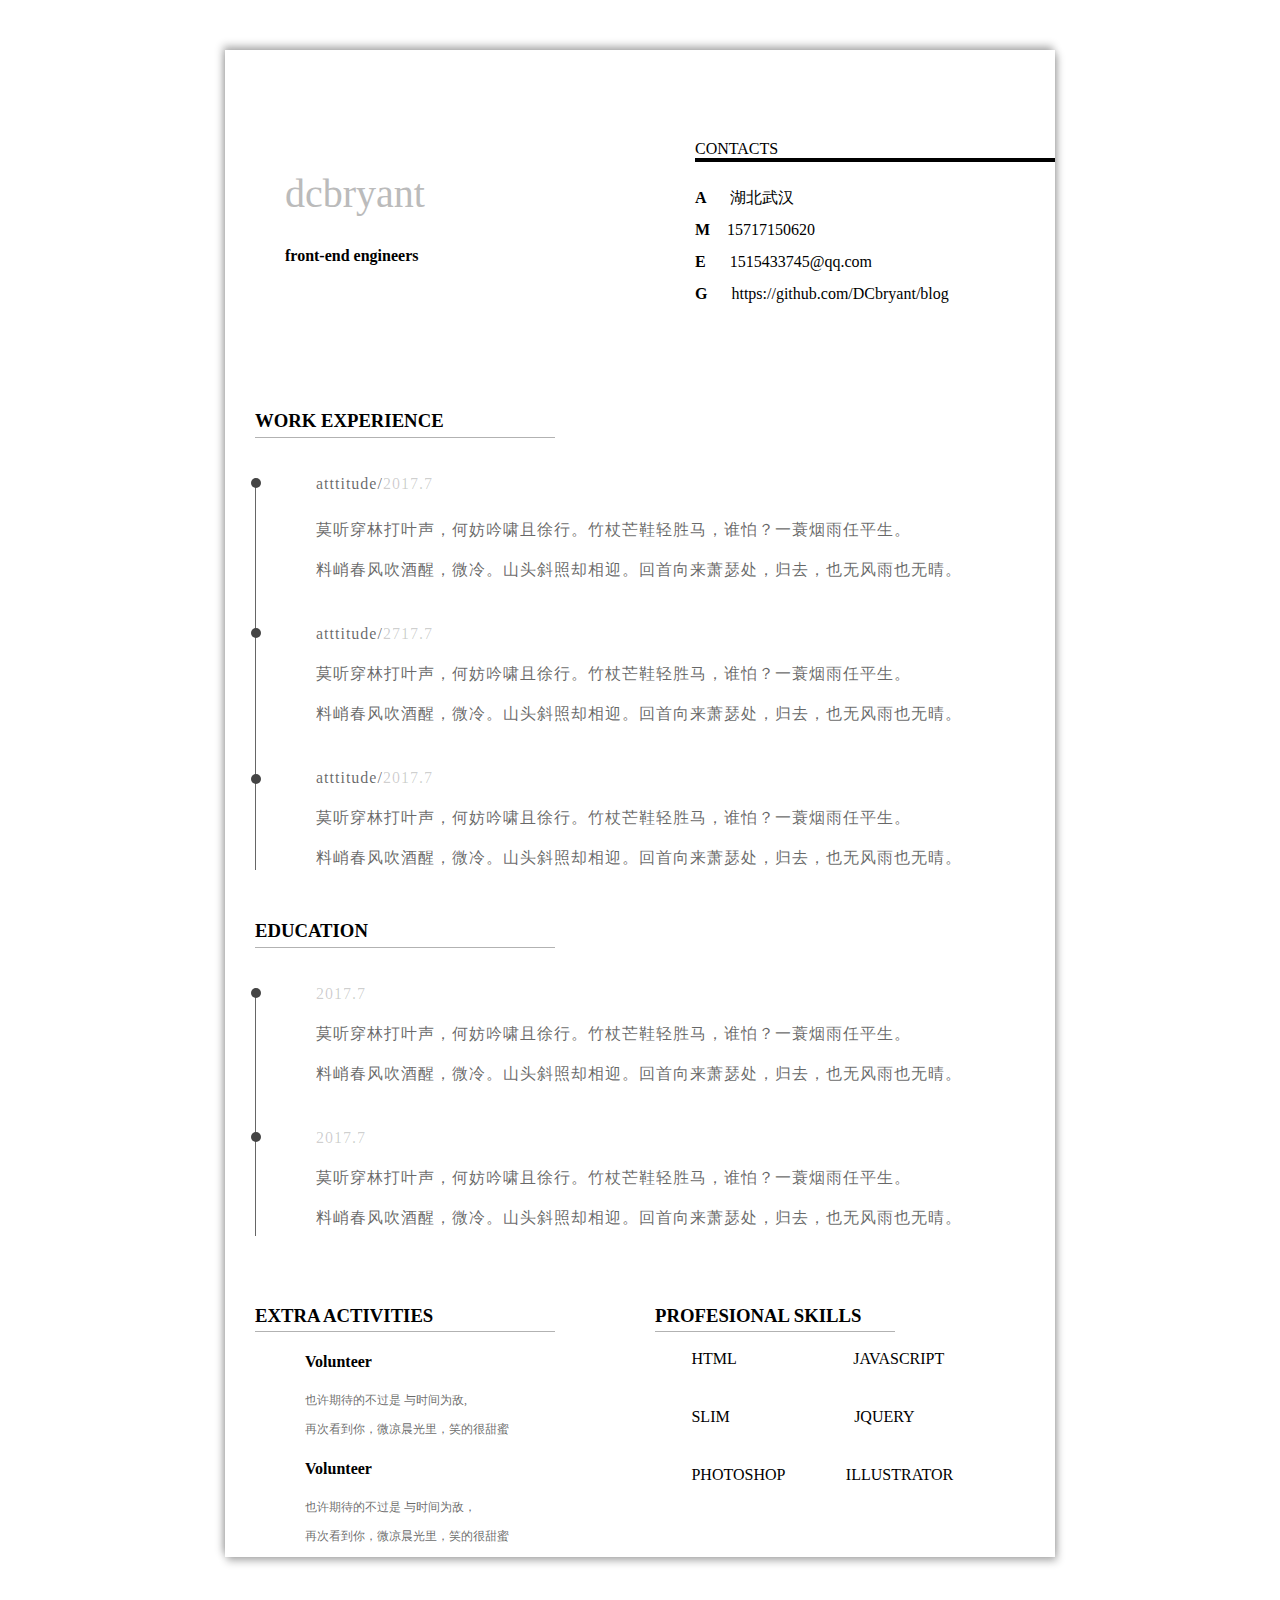
==== index.html @ fe331439 "add index.html" ====
<!DOCTYPE html>
<html>
<head>
  <meta charset="utf-8">
  <title>JS Bin</title>
  <link rel="stylesheet" href="index.css">
</head>
<body>
<div class="wrapper">
    <header class="clearfix">
        <div class="logo fl">
            <img src="http://img1.imgtn.bdimg.com/it/u=230228200,863540379&fm=26&gp=0.jpg" alt="">
        </div>
        <div class="self-intro fl">
            <h1>dcbryant</h1>
            <p>front-end engineers</p>
        </div>
        <div class="contacts fr">
            <p>CONTACTS</p>
            <ul>
                <li>A  <span>湖北武汉</span></li>
                <li>M  <span class="num">15717150620</span></li>
                <li>E  <span>1515433745@qq.com</span></li>
                <li>G  <span>https://github.com/DCbryant/blog</span></li>
            </ul>
        </div>
    </header>
    <main>
        <div class="experience">
            <h3>WORK EXPERIENCE</h3>
            <ul class="list">
                <li>
                    <p class="first-p">atttitude/<span>2017.7</span></p>
                    <p>莫听穿林打叶声，何妨吟啸且徐行。竹杖芒鞋轻胜马，谁怕？一蓑烟雨任平生。</p>
                    <p>料峭春风吹酒醒，微冷。山头斜照却相迎。回首向来萧瑟处，归去，也无风雨也无晴。</p>
                </li>
                <li>
                    <p>atttitude/<span>2717.7</span></p>
                    <p>莫听穿林打叶声，何妨吟啸且徐行。竹杖芒鞋轻胜马，谁怕？一蓑烟雨任平生。</p>
                    <p>料峭春风吹酒醒，微冷。山头斜照却相迎。回首向来萧瑟处，归去，也无风雨也无晴。</p>
                </li>
                <li>
                    <p>atttitude/<span>2017.7</span></p>
                    <p>莫听穿林打叶声，何妨吟啸且徐行。竹杖芒鞋轻胜马，谁怕？一蓑烟雨任平生。</p>
                    <p>料峭春风吹酒醒，微冷。山头斜照却相迎。回首向来萧瑟处，归去，也无风雨也无晴。</p>
                </li>
            </ul>
        </div>
        <div class="education">
            <h3>EDUCATION</h3>
            <ul class="list">
                <li>
                    <p class="first-p"><span>2017.7</span></p>
                    <p>莫听穿林打叶声，何妨吟啸且徐行。竹杖芒鞋轻胜马，谁怕？一蓑烟雨任平生。</p>
                    <p>料峭春风吹酒醒，微冷。山头斜照却相迎。回首向来萧瑟处，归去，也无风雨也无晴。</p>
                </li>
                <li>
                    <p><span>2017.7</span></p>
                    <p>莫听穿林打叶声，何妨吟啸且徐行。竹杖芒鞋轻胜马，谁怕？一蓑烟雨任平生。</p>
                    <p>料峭春风吹酒醒，微冷。山头斜照却相迎。回首向来萧瑟处，归去，也无风雨也无晴。</p>
                </li>
            </ul>
        </div>
    </main>
    <footer class="clearfix">
        <div class="activity fl">
            <h3>EXTRA ACTIVITIES</h3>
            <ul class="clearfix">
                <span class="icon fl">&#xe6cf;</span>
                <li>
                    <h4>Volunteer</h4>
                    <p>也许期待的不过是 与时间为敌,</p>
                    <p>再次看到你，微凉晨光里，笑的很甜蜜</p>
                </li>
                <span class="icon fl">&#xe6cf;</span>
                <li>
                    <h4>Volunteer</h4>
                    <p>也许期待的不过是 与时间为敌，</p>
                    <p>再次看到你，微凉晨光里，笑的很甜蜜</p>
                </li>
            </ul>
        </div>
        <div class="skills fl">
            <h3>PROFESIONAL SKILLS</h3>
            <ul>
                <div class="list-wrapper">
                    <span class="icon">&#xe6cf;</span>
                    <li>HTML</li>
                    <span id="js" class="icon">&#xe6cf;</span>
                    <li>JAVASCRIPT</li>
                </div>
                <div class="list-wrapper">
                     <span class="icon">&#xe6cf;</span>
                    <li>SLIM</li>
                    <span id="jq" class="icon">&#xe6cf;</span>
                    <li>JQUERY</li>
                </div>
                <div class="list-wrapper">
                    <span class="icon">&#xe6cf;</span>
                    <li>PHOTOSHOP</li>
                    <span class="icon">&#xe6cf;</span>
                    <li>ILLUSTRATOR</li>
                </div>

            </ul>
        </div>
    </footer>
</div>
</body>
</html>
---- index.css ----
.clearfix::after{
    content: '';
    display: block;
    clear: both;
}
.fl{
    float: left;
}
.fr{
    float: right;
}
ul,li{
    list-style: none;
    margin: 0;
    padding: 0;
}
.wrapper{
    margin: 50px auto;
    width: 800px;
    padding-left: 30px;
    padding-top: 40px;
    box-shadow: 2px 4px 8px rgba(0,0,0,0.3),-2px -4px 8px rgba(0,0,0,0.3);
}
header{
    
    margin: 50px 0;
}
.logo>img{
    width: 160px;
    border-radius: 50%;
}
.self-intro{
    margin-left:30px;
}
.self-intro h1{
    margin-bottom: 0;
    margin-top: 30px;
    font-size: 40px;
    font-weight: normal;
    color: #bbb;
}
.self-intro p{
    margin-top: 30px;
    font-weight: bold;
}
.contacts{
    margin-bottom: 50px;
    width: 360px; 
    text-align: left;
}
.contacts p{
     margin-top: 0; 
     /* margin-bottom: 0;  */
     border-bottom: 4px solid #000; 
}
.contacts>ul{
    margin-top: 20px;
}
.contacts>ul>li{
    font-weight: bold;   
    line-height: 2;
}
.contacts>ul>li>span{
    font-weight: normal;
    margin-left: 20px;
    text-align: left;
}
.contacts>ul>li>.num{
    margin-left: 13px;
}

.experience,.education{
    margin: 50px 0;
}
.experience h3,.education h3{
    padding-bottom: 5px;

    width: 300px;
    border-bottom: 1px solid rgba(0,0,0,0.3);
}
.experience .list,.education .list{
    position: relative;
    padding-left: 60px;
    border-left: 1px solid rgba(0,0,0,0.6);
    color: rgba(0,0,0,0.6);
}
.experience .list li,.education .list li{
    margin: 0;
    padding: 0;
    margin-top: 40px;
   
}
.experience .list li::before,.education .list li::before{
    content: '';
    position: absolute;
   
    width: 10px;
    height: 10px;
    border-radius: 100%;
    background-color: #444;
}
.experience .list li:nth-child(1)::before,.education .list li:nth-child(1)::before{
    left:-5px;
    top: 0;
}
.experience .list li:nth-child(2)::before{
    left:-5px;
    top: 150px;
}
.education .list li:nth-child(2)::before{
    left:-5px;
    top: 144px;
}
.experience .list li:nth-child(3)::before{
    left:-5px;
    top: 296px;
}
.experience .list li p,.education .list li p{
    line-height: 1.5;
    letter-spacing: 1px;
}
.experience .list .first-p,.education .list li p{
    position: relative;
    top:-6px;
    /*这里层级提高了，没有办法*/
}
.experience .list span,.education .list span{
    color:rgba(0,0,0,0.2);
}


@font-face {
    font-family: 'icon';  /* project id 356634 */
    src: url('//at.alicdn.com/t/font_v3cc1ro02a84zpvi.eot');
    src: url('//at.alicdn.com/t/font_v3cc1ro02a84zpvi.eot?#iefix') format('embedded-opentype'),
    url('//at.alicdn.com/t/font_v3cc1ro02a84zpvi.woff') format('woff'),
    url('//at.alicdn.com/t/font_v3cc1ro02a84zpvi.ttf') format('truetype'),
    url('//at.alicdn.com/t/font_v3cc1ro02a84zpvi.svg#iconfont') format('svg');
}

.icon{
    font-family:"icon" !important;
    font-size:16px;
    font-style:normal;
    -webkit-font-smoothing: antialiased;
    -moz-osx-font-smoothing: grayscale;

}
.i::before{
    content:'\e6cf';
    
}

.activity h3{
    width: 300px;
    padding-bottom: 4px;
    border-bottom: 1px solid rgba(0,0,0,0.3);
}

.activity ul span:nth-of-type(2){
   margin-top: 10px;
} 
.activity li{
   margin-left: 50px;       
}
.activity li p{
    color: rgba(0,0,0,0.6);
    font-size: 12px;
}  
.skills{
    margin-left: 100px;
}
.skills h3{
    width: 240px;
    padding-bottom: 4px;
    border-bottom: 1px solid rgba(0,0,0,0.3);
}
.skills ul{
    width: 400px;

}
.skills .list-wrapper{
    width:400px;
    
}
.skills .list-wrapper span{
    margin-left: 20px;
    margin-right: 20px;
}
.skills .list-wrapper:not(:nth-child(1)){
    padding-top: 40px;
}
.skills .list-wrapper>span:first-child{
   /* border: 1px solid red; */
   margin-left: 0;
}
/* .skills .list-wrapper>li:nth-of-type(2){
   border:1px solid;
   
} */
#js{
   margin-left:76px;
   
}
#jq{
   margin-left: 84px;
}

.skills .list-wrapper li{
    display: inline-block;
}
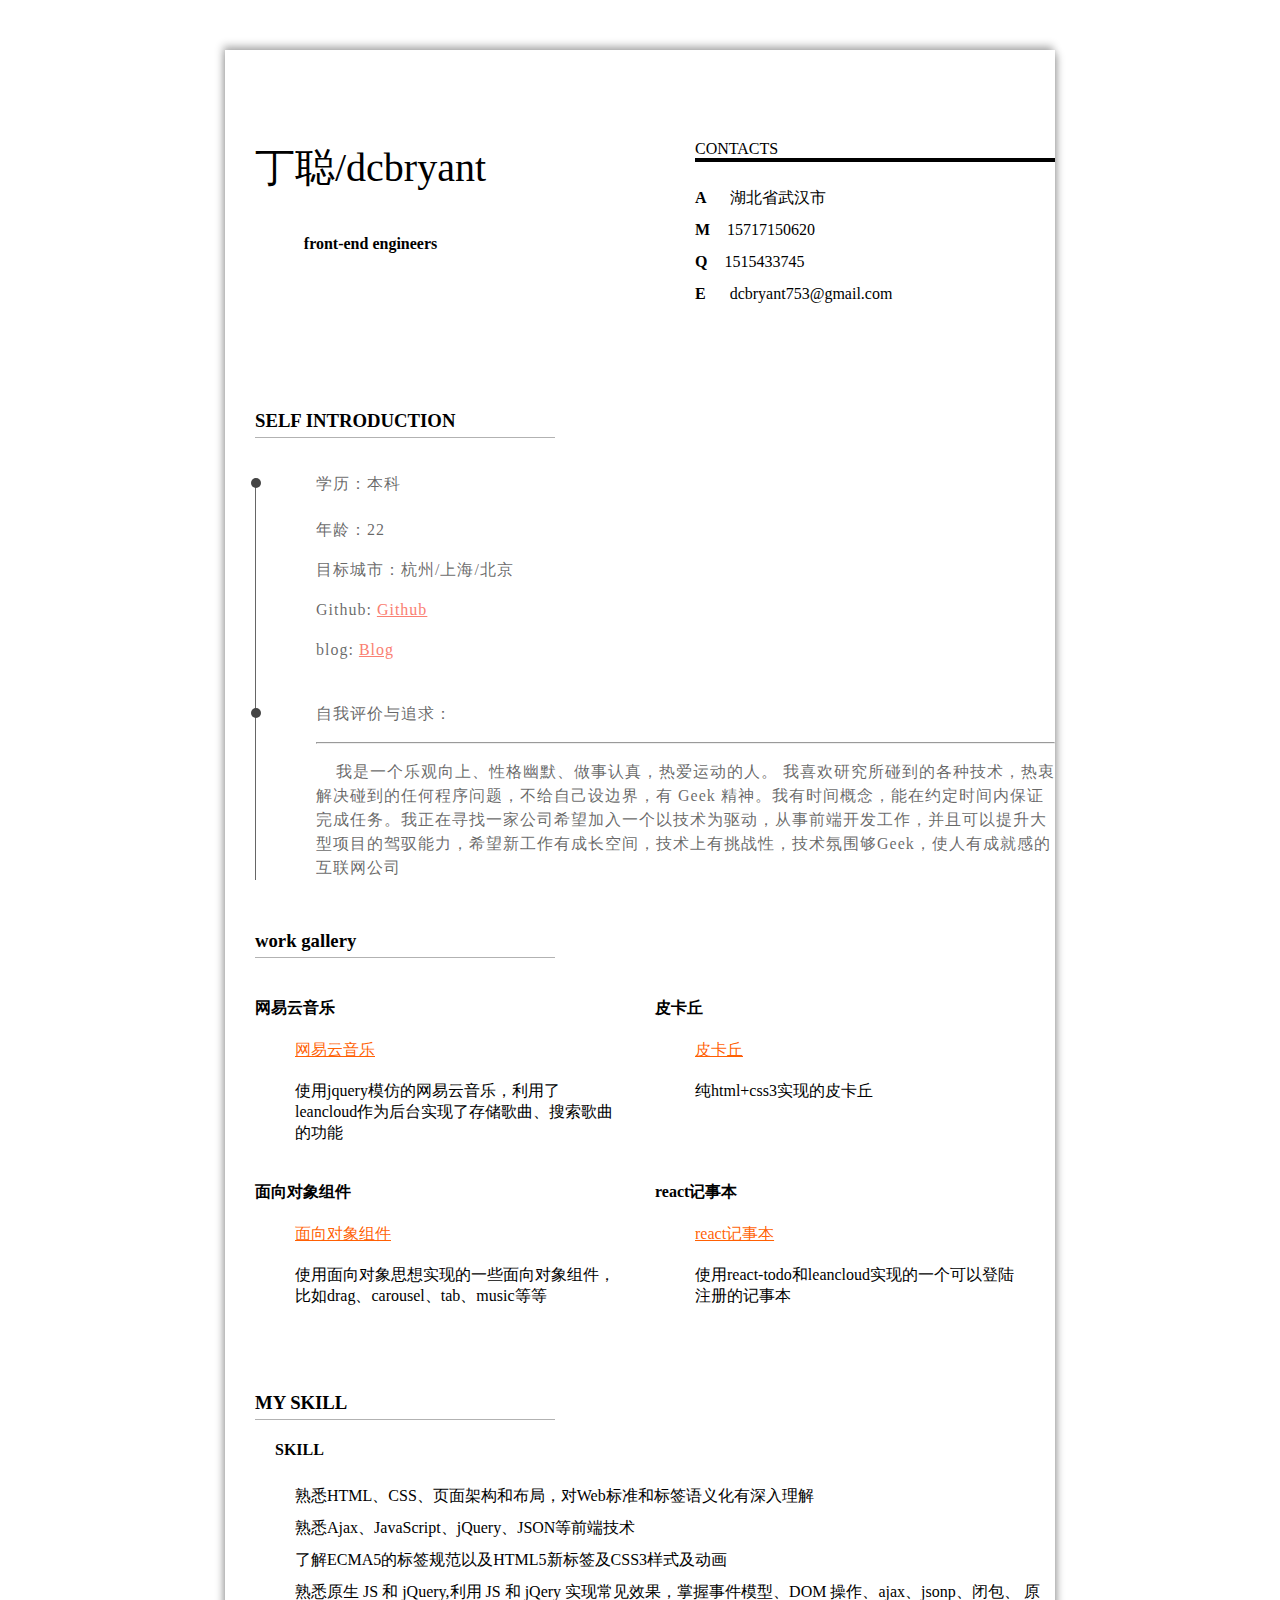
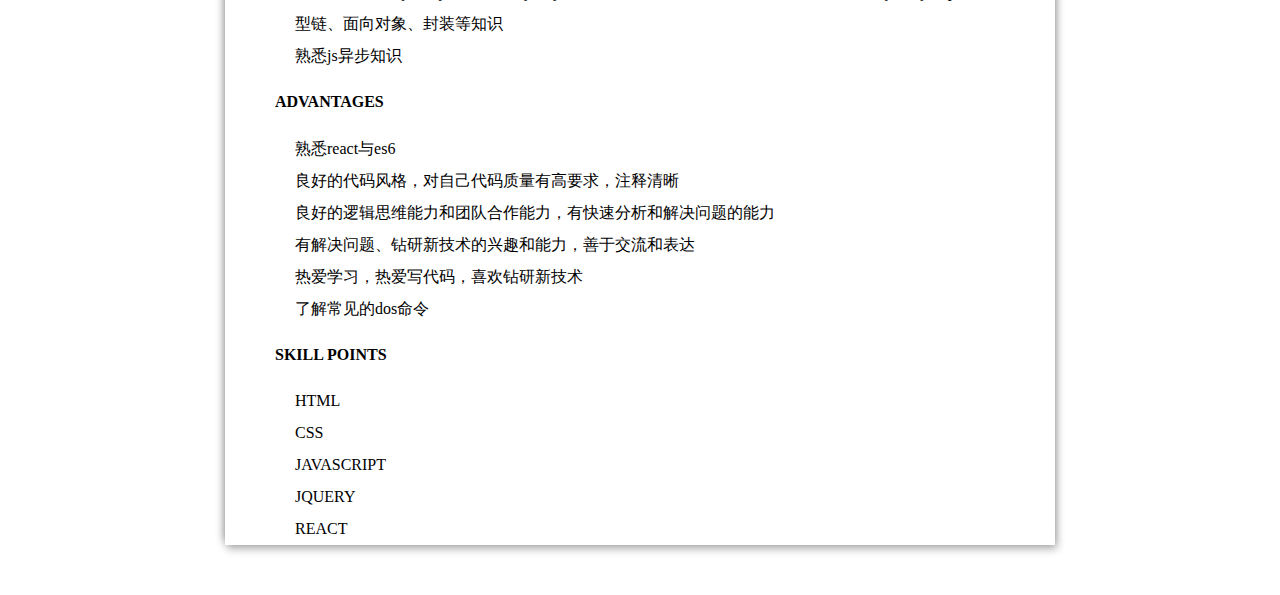
==== commit d67fd028: "rename" ====
--- a/index.html
+++ b/index.html
@@ -2,106 +2,115 @@
 <html>
 <head>
   <meta charset="utf-8">
-  <title>JS Bin</title>
-  <link rel="stylesheet" href="index.css">
+  <title>resume</title>
+  <link rel="stylesheet" href="resume.css">
 </head>
 <body>
 <div class="wrapper">
     <header class="clearfix">
-        <div class="logo fl">
-            <img src="http://img1.imgtn.bdimg.com/it/u=230228200,863540379&fm=26&gp=0.jpg" alt="">
-        </div>
-        <div class="self-intro fl">
-            <h1>dcbryant</h1>
+        <div class="name fl">
+            <h1>丁聪/dcbryant</h1>
             <p>front-end engineers</p>
         </div>
         <div class="contacts fr">
             <p>CONTACTS</p>
             <ul>
-                <li>A  <span>湖北武汉</span></li>
+                <li>A  <span >湖北省武汉市</span></li>
                 <li>M  <span class="num">15717150620</span></li>
-                <li>E  <span>1515433745@qq.com</span></li>
-                <li>G  <span>https://github.com/DCbryant/blog</span></li>
+                <li>Q  <span class="num">1515433745</span></li>
+                <li>E  <span>dcbryant753@gmail.com</span></li>
             </ul>
         </div>
     </header>
     <main>
-        <div class="experience">
-            <h3>WORK EXPERIENCE</h3>
+        <div class="self-intro">
+            <h3>SELF INTRODUCTION</h3>
             <ul class="list">
                 <li>
-                    <p class="first-p">atttitude/<span>2017.7</span></p>
-                    <p>莫听穿林打叶声，何妨吟啸且徐行。竹杖芒鞋轻胜马，谁怕？一蓑烟雨任平生。</p>
-                    <p>料峭春风吹酒醒，微冷。山头斜照却相迎。回首向来萧瑟处，归去，也无风雨也无晴。</p>
+                    <p class="first-p">学历：本科</p>
+                    <p>年龄：22</p>
+                    <p>目标城市：杭州/上海/北京</p>
+                    <p>Github:  <a href="https://github.com/DCbryant">Github</a></p>
+                    <p>blog:  <a href="https://github.com/DCbryant/myblog">Blog</a></p>
                 </li>
                 <li>
-                    <p>atttitude/<span>2717.7</span></p>
-                    <p>莫听穿林打叶声，何妨吟啸且徐行。竹杖芒鞋轻胜马，谁怕？一蓑烟雨任平生。</p>
-                    <p>料峭春风吹酒醒，微冷。山头斜照却相迎。回首向来萧瑟处，归去，也无风雨也无晴。</p>
-                </li>
-                <li>
-                    <p>atttitude/<span>2017.7</span></p>
-                    <p>莫听穿林打叶声，何妨吟啸且徐行。竹杖芒鞋轻胜马，谁怕？一蓑烟雨任平生。</p>
-                    <p>料峭春风吹酒醒，微冷。山头斜照却相迎。回首向来萧瑟处，归去，也无风雨也无晴。</p>
+                    <p>自我评价与追求：</p>
+                    <hr>
+                    <p>&nbsp;&nbsp;&nbsp;&nbsp;我是一个乐观向上、性格幽默、做事认真，热爱运动的人。 我喜欢研究所碰到的各种技术，热衷解决碰到的任何程序问题，不给自己设边界，有 Geek 精神。我有时间概念，能在约定时间内保证完成任务。我正在寻找一家公司希望加入一个以技术为驱动，从事前端开发工作，并且可以提升大型项目的驾驭能力，希望新工作有成长空间，技术上有挑战性，技术氛围够Geek，使人有成就感的互联网公司</p>
                 </li>
             </ul>
         </div>
-        <div class="education">
-            <h3>EDUCATION</h3>
+        <div class="work-gallery">
+            <h3>work gallery</h3>
             <ul class="list">
                 <li>
-                    <p class="first-p"><span>2017.7</span></p>
-                    <p>莫听穿林打叶声，何妨吟啸且徐行。竹杖芒鞋轻胜马，谁怕？一蓑烟雨任平生。</p>
-                    <p>料峭春风吹酒醒，微冷。山头斜照却相迎。回首向来萧瑟处，归去，也无风雨也无晴。</p>
+                    <h4>网易云音乐</h4>
+
+                    <figure>
+                        <a href="https://github.com/DCbryant/music-demo">网易云音乐</a>
+                        <figcaption>使用jquery模仿的网易云音乐，利用了leancloud作为后台实现了存储歌曲、搜索歌曲的功能</figcaption>
+                    </figure>
                 </li>
                 <li>
-                    <p><span>2017.7</span></p>
-                    <p>莫听穿林打叶声，何妨吟啸且徐行。竹杖芒鞋轻胜马，谁怕？一蓑烟雨任平生。</p>
-                    <p>料峭春风吹酒醒，微冷。山头斜照却相迎。回首向来萧瑟处，归去，也无风雨也无晴。</p>
+                    <h4>皮卡丘</h4>
+                    <figure>
+                        <a href="https://github.com/DCbryant/pikachu">皮卡丘</a>
+                        <figcaption>纯html+css3实现的皮卡丘</figcaption>
+                    </figure>
+                </li>
+                <li>
+                    <h4>面向对象组件</h4>
+                    <figure>
+                        <a href="https://github.com/DCbryant/js-components">面向对象组件</a>
+                        <figcaption>使用面向对象思想实现的一些面向对象组件，比如drag、carousel、tab、music等等</figcaption>
+                    </figure>
+                </li>
+                <li>
+                    <h4>react记事本</h4>
+                    <figure>
+                        <a href="https://github.com/DCbryant/react-notebook">react记事本</a>
+                        <figcaption>使用react-todo和leancloud实现的一个可以登陆注册的记事本</figcaption>
+                    </figure>
                 </li>
             </ul>
         </div>
     </main>
     <footer class="clearfix">
-        <div class="activity fl">
-            <h3>EXTRA ACTIVITIES</h3>
-            <ul class="clearfix">
-                <span class="icon fl">&#xe6cf;</span>
+        <div class="fl myskill">
+            <h3>MY SKILL</h3>
+            <ul>
                 <li>
-                    <h4>Volunteer</h4>
-                    <p>也许期待的不过是 与时间为敌,</p>
-                    <p>再次看到你，微凉晨光里，笑的很甜蜜</p>
+                    <h4>SKILL</h4>
+                    <ul>
+                        <li>熟悉HTML、CSS、页面架构和布局，对Web标准和标签语义化有深入理解</li>
+                        <li>熟悉Ajax、JavaScript、jQuery、JSON等前端技术</li>
+                        <li>了解ECMA5的标签规范以及HTML5新标签及CSS3样式及动画</li>
+                        <li>熟悉原生 JS 和 jQuery,利用 JS 和 jQery 实现常见效果，掌握事件模型、DOM 操作、ajax、jsonp、闭包、
+                            原型链、面向对象、封装等知识</li>
+                        <li>熟悉js异步知识</li>
+                    </ul>
                 </li>
-                <span class="icon fl">&#xe6cf;</span>
                 <li>
-                    <h4>Volunteer</h4>
-                    <p>也许期待的不过是 与时间为敌，</p>
-                    <p>再次看到你，微凉晨光里，笑的很甜蜜</p>
+                    <h4>ADVANTAGES</h4>
+                    <ul>
+                        <li>熟悉react与es6</li>
+                        <li>良好的代码风格，对自己代码质量有高要求，注释清晰</li>
+                        <li>良好的逻辑思维能力和团队合作能力，有快速分析和解决问题的能力</li>
+                        <li>有解决问题、钻研新技术的兴趣和能力，善于交流和表达</li>
+                        <li>热爱学习，热爱写代码，喜欢钻研新技术</li>
+                        <li>了解常见的dos命令</li>
+                    </ul>
                 </li>
-            </ul>
-        </div>
-        <div class="skills fl">
-            <h3>PROFESIONAL SKILLS</h3>
-            <ul>
-                <div class="list-wrapper">
-                    <span class="icon">&#xe6cf;</span>
-                    <li>HTML</li>
-                    <span id="js" class="icon">&#xe6cf;</span>
-                    <li>JAVASCRIPT</li>
-                </div>
-                <div class="list-wrapper">
-                     <span class="icon">&#xe6cf;</span>
-                    <li>SLIM</li>
-                    <span id="jq" class="icon">&#xe6cf;</span>
-                    <li>JQUERY</li>
-                </div>
-                <div class="list-wrapper">
-                    <span class="icon">&#xe6cf;</span>
-                    <li>PHOTOSHOP</li>
-                    <span class="icon">&#xe6cf;</span>
-                    <li>ILLUSTRATOR</li>
-                </div>
-
+                <li>
+                    <h4>SKILL POINTS</h4>
+                    <ul>                      
+                        <li>HTML</li>
+                        <li>CSS</li>                    
+                        <li>JAVASCRIPT</li>                           
+                        <li>JQUERY</li>                      
+                        <li>REACT</li>                  
+                    </ul>
+                </li>
             </ul>
         </div>
     </footer>
--- a/resume.css
+++ b/resume.css
@@ -0,0 +1,157 @@
+.clearfix::after{
+    content: '';
+    display: block;
+    clear: both;
+}
+
+.fl{
+    float: left;
+}
+
+.fr{
+    float: right;
+}
+
+ul,li{
+    list-style: none;
+    margin: 0;
+    padding: 0;
+}
+
+.wrapper{
+    /* background: linear-gradient(to bottom,salmon, orange, yellow, aqua ); */
+    margin: 50px auto;
+    width: 800px;
+    padding-left: 30px;
+    padding-top: 40px;
+    box-shadow: 2px 4px 8px rgba(0,0,0,0.3),-2px -4px 8px rgba(0,0,0,0.3);
+}
+
+header{
+    margin: 50px 0;
+    color: #000;
+}
+
+.name h1{
+    margin-bottom: 0;
+    margin-top: 0;
+    font-size: 40px;
+    font-weight: normal;
+    color: #000;
+}
+
+.name p{
+    margin-top: 40px;
+    font-weight: bold;
+    text-align: center;
+}
+
+.contacts{
+    margin-bottom: 50px;
+    width: 360px; 
+    text-align: left;
+}
+
+.contacts p{
+     margin-top: 0; 
+     border-bottom: 4px solid #000; 
+}
+
+.contacts>ul{
+    margin-top: 20px;
+}
+
+.contacts>ul>li{
+    font-weight: bold;   
+    line-height: 2;
+}
+
+.contacts>ul>li>span{
+    font-weight: normal;
+    margin-left: 20px;
+    text-align: left;
+}
+
+.contacts>ul>li>.num{
+    margin-left: 13px;
+}
+
+.self-intro,.work-gallery{
+    margin: 50px 0;
+}
+
+.self-intro h3,.work-gallery h3,.myskill h3{
+    padding-bottom: 5px;
+    width: 300px;
+    border-bottom: 1px solid rgba(0,0,0,0.3);
+}
+
+.self-intro .list{
+    position: relative;
+    padding-left: 60px;
+    border-left: 1px solid rgba(0,0,0,0.6);
+    color: rgba(0,0,0,0.6);
+}
+
+.self-intro .list a{
+    color:salmon;
+}
+
+.self-intro .list li{
+    margin: 0;
+    padding: 0;
+    margin-top: 40px;  
+}
+
+
+.self-intro .list li::before{
+    content: '';
+    position: absolute;
+    width: 10px;
+    height: 10px;
+    border-radius: 100%;
+    background-color: #444;
+}
+
+.self-intro .list li:nth-child(1)::before{
+    left:-5px;
+    top: 0;
+}
+
+.self-intro .list li:nth-child(2)::before{
+    left:-5px;
+    top: 230px;
+}
+
+.self-intro .list li p{
+    line-height: 1.5;
+    letter-spacing: 1px;
+}
+
+.self-intro .list .first-p{
+    position: relative;
+    top:-6px;
+}
+
+.work-gallery .list{
+    display: flex;
+    flex-flow: row wrap;
+    width: 800px;
+}
+.work-gallery .list li{
+    width: 50%;
+}
+
+.work-gallery .list li a{
+    color: rgba(255, 94, 0, 0.99);
+    display: inline-block;
+    margin-bottom: 20px;
+}
+
+.myskill ul{
+    padding-left: 20px;
+}
+.myskill ul ul li{
+    line-height: 2;
+}
+
